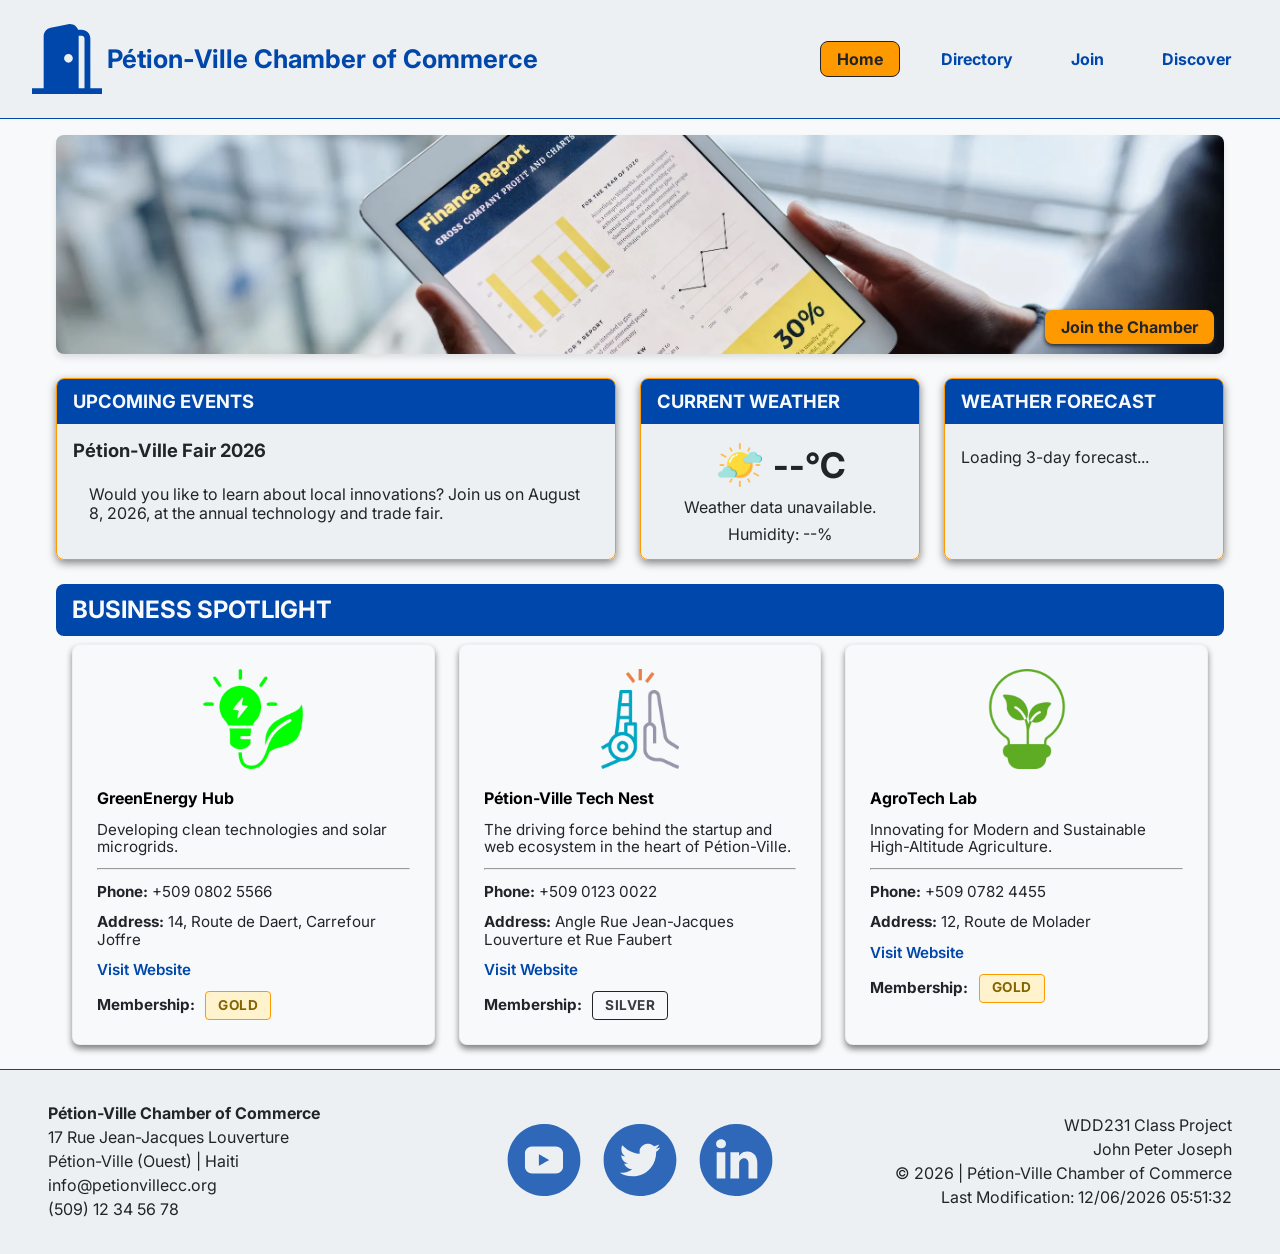
==== chamber/index.html @ fbd6005b "initial commit: home (chamber of commerce)" ====
<!DOCTYPE html>
<html lang="en">

<head>
    <meta charset="UTF-8">
    <meta name="viewport" content="width=device-width, initial-scale=1.0">
    <title>Home | Pétion-Ville Chamber of Commerce</title>
    <meta name="description" content="Welcome to the Chamber of Commerce's website, which features a selection of
        technology companies based in Pétion-Ville.">
    <meta name="author" content="John Peter Joseph">

    <!--Meta Graph (open graph)-->
    <meta property="og:title" content="The Pétion-Ville Chamber of Commerce">
    <meta property="og:description" content="Home Page of the Pétion-Ville Chamber of Commerce Business Directory">
    <meta property="og:image" content="https://johneter-io.github.io/wdd231/chamber/images/hero-large.webp">
    <meta property="og:url" content="https://johneter-io.github.io/wdd231/chamber/directory.html">
    <meta property="og:type" content="website">

    <!--Google Fonts-->
    <link rel="preconnect" href="https://fonts.googleapis.com">
    <link rel="preconnect" href="https://fonts.gstatic.com" crossorigin>
    <link
        href="https://fonts.googleapis.com/css2?family=Inter:ital,opsz,wght@0,14..32,100..900;1,14..32,100..900&display=swap"
        rel="stylesheet">

    <!--Stylesheets-->
    <link rel="stylesheet" href="styles/normalize.css">
    <link rel="stylesheet" href="styles/small.css">
    <link rel="stylesheet" href="styles/large.css">

    <!-- Scripts -->
    <script src="scripts/dates.js" defer></script>
    <script src="scripts/index.js" defer></script>

    <!-- Favicon -->
    <link rel="icon" href="favicon.ico">
</head>

<body>
    <header>
        <!-- The div tag serves as a container for grouping and organizing page elements -->
        <div class="logo">
            <img src="images/chamber-commerce.svg" alt="Pétion-Ville Chamber of Commerce Logo">
            <p>Pétion-Ville Chamber of Commerce</p>
        </div>

        <button type="button" id="menu" aria-label="Toggle Menu">&#9776;</button>

        <!-- Main navigation menu for the site -->
        <nav id="navbar">
            <ul>
                <li><a href="index.html" class="active">Home</a></li>
                <li><a href="directory.html">Directory</a></li>
                <li><a href="join.html">Join</a></li>
                <li><a href="discover.html">Discover</a></li>
            </ul>
        </nav>
    </header>

    <!-- Main content of the Home page -->
    <main>
        <div class="hero-container">
            <picture>
                <source media="(min-width: 960px)" srcset="images/hero-large.webp">
                <source media="(min-width: 600px)" srcset="images/hero-medium.webp">
                <img src="images/hero-small.jpg" alt="A person who observes the postponement of a business activity"
                    class="hero-image" loading="eager">
            </picture>
            <div class="cta">
                <a href="join.html" class="cta-btn">Join the Chamber</a>
            </div>
        </div>

        <div class="info-grid">
            <section class="card events-card">
                <h1>UPCOMING EVENTS</h1>
                <div class="event-item">
                    <h2>Pétion-Ville Fair 2026</h2>
                    <p>Would you like to learn about local innovations? Join us on August 8, 2026, at the annual
                        technology and trade fair.</p>
                </div>
            </section>

            <section class="card weather-card">
                <h2>CURRENT WEATHER</h2>
                <div id="current-weather-content">
                    <div class="weather-main">
                        <img id="weather-icon" src="images/partly-cloudy.png" alt="Images of the weather conditions"
                            class="weather-icon">
                        <span id="current-temp">--°C</span>
                    </div>
                    <p id="weather-desc">Loading weather...</p>
                    <div class="weather-details">
                        <p>Humidity: <span id="humidity">--</span>%</p>
                    </div>
                </div>
            </section>

            <section class="card forecast-card">
                <h2>WEATHER FORECAST</h2>
                <ul id="forecast-list">
                    <li>Loading 3-day forecast...</li>
                </ul>
            </section>
        </div>

        <section class="spotlight-section">
            <h2>BUSINESS SPOTLIGHT</h2>
            <div id="spotlight-container" class="spotlight-grid">
            </div>
        </section>
    </main>

    <!-- Footer: Contacts, Social Media, and Development Information -->
    <footer>
        <!-- Physical and digital contact information -->
        <div class="footer-contact">
            <p><strong>Pétion-Ville Chamber of Commerce</strong></p>
            <p>17 Rue Jean-Jacques Louverture</p>
            <p>Pétion-Ville (Ouest) | Haiti</p>
            <p>info@petionvillecc.org</p>
            <p>(509) 12 34 56 78</p>
        </div>

        <!-- Social media links (open in a new tab) -->
        <div class="socials-btn">
            <a href="https://youtube.com" target="_blank" rel="noopener" aria-label="YouTube">
                <img src="images/youtube-logo.svg" alt="YouTube logo" aria-hidden="true">
            </a>
            <a href="https://x.com" target="_blank" rel="noopener" aria-label="X (Twitter)">
                <img src="images/x-logo.svg" alt="X logo (formerly Twitter)" aria-hidden="true">
            </a>
            <a href="https://linkedin.com" target="_blank" rel="noopener" aria-label="LinkedIn">
                <img src="images/linkedin-logo.svg" alt="LinkedIn logo" aria-hidden="true">
            </a>
        </div>

        <!-- Credits and JS scripts (Dynamic year and last modified) -->
        <div class="footer-me">
            <p>WDD231 Class Project</p>
            <p>John Peter Joseph</p>
            <p>&copy; <span id="currentYear"></span> | Pétion-Ville Chamber of Commerce</p>
            <p id="lastModified"></p>
        </div>
    </footer>
</body>

</html>
---- chamber/styles/small.css ----
/* ==========================================================================
GLOBAL RESET - Reset margins and sizing calculations
   ========================================================================== */
*,
*::before,
*::after {
    margin: 0;
    padding: 0;
    box-sizing: border-box;
}

/* ==========================================================================
   GLOBAL VARIABLES - Graphic Guidelines and Site Structure
   ========================================================================== */
:root {
    --cobalt-blue: rgb(0, 71, 171);
    --vibrant-orange: rgb(255, 153, 0);
    --charcoal: rgb(33, 37, 41);
    --off-white: rgb(248, 249, 250);
    --off-gray: rgba(233, 239, 242, 0.824);
    --gold: rgb(133, 100, 4);
    --bg-gold: rgb(255, 243, 205);
    --silver: rgb(56, 61, 65);
    --black-shadow: rgb(128, 128, 128);
    --max-width: 1200px;
    --font-main: "inter", sans-serif;
}

html {
    font-size: 16px;
    font-family: var(--font-main);
    background-color: var(--off-white);
    width: 100%;
    max-width: 100%;
    overflow-x: hidden;
}

main {
    width: 100%;
    max-width: var(--max-width);
    margin: 0 auto;
    padding: 1rem;
}

/* Header & Navigation Area */
header {
    display: flex;
    flex-direction: row;
    flex-wrap: wrap;
    justify-content: space-between;
    align-items: center;
    position: relative;
    background-color: var(--off-gray);
    border-bottom: 1px solid var(--cobalt-blue);
    color: var(--cobalt-blue);
    padding: 1rem;
}

.logo {
    display: flex;
    align-items: center;
    gap: .3rem;
    flex: 1;
    min-width: 0;
}

.logo img {
    height: 30px;
}

.logo p {
    font-size: 1rem;
    line-height: 1.2;
    margin: 0;
    font-weight: 700;
    overflow-wrap: anywhere;
}

#menu {
    flex-shrink: 0;
    background: none;
    border: none;
    color: var(--cobalt-blue);
    font-size: 1rem;
    cursor: pointer;
}

#navbar {
    width: 100%;
}

#navbar ul {
    list-style: none;
    padding: 0;
    margin: 1rem 0 0 0;
    display: none;
    flex-direction: column;
    width: 100%;
    text-align: left;
}

#navbar.open ul {
    display: flex;
}

#navbar a {
    color: var(--cobalt-blue);
    text-decoration: none;
    padding: 0.5rem;
    display: block;
    font-weight: 700;
    border: 1px solid transparent;
}

#navbar a.active,
#navbar a:hover {
    color: var(--charcoal);
    background-color: var(--vibrant-orange);
    border: 1px solid var(--charcoal);
    border-radius: 8px;
}

.header-main {
    font-size: 1.7rem;
    margin: 1rem 0;
    text-align: center;
    color: var(--cobalt-blue);
}

/* Directory Layout Headings & Controls */
.directory-btn {
    display: flex;
    flex-direction: column;
    gap: 1rem;
    justify-content: center;
    align-items: center;
    padding: 1rem;
    width: 100%;
}

.toggle-buttons button {
    padding: 0.6rem 1rem;
    border: 1px solid var(--charcoal);
    background-color: var(--off-gray);
    color: var(--vibrant-orange);
    cursor: pointer;
    border-radius: 8px;
    font-weight: bold;
    font-size: 1rem;
    white-space: nowrap;
}

.toggle-buttons button.active {
    background-color: var(--vibrant-orange);
    color: var(--charcoal);
}

/* --- GRID VIEW --- */
.grid-view {
    display: grid;
    grid-template-columns: 1fr;
    gap: 1.5rem;
    padding: 1.5rem;
    margin: 0 auto;
}

.grid-view section {
    background: var(--off-white);
    padding: 1.5rem;
    border-radius: 8px;
    box-shadow: rgba(0, 0, 0, 0.24) 0px 3px 8px;
    text-align: center;
    border-top: 5px solid var(--vibrant-orange);
    transition: transform 0.3s ease, box-shadow 0.3s ease;
}

.grid-view section:hover {
    transform: translateY(-2px);
    box-shadow: 0 8px 16px var(--charcoal);
}

.grid-view section.level-2 {
    border-top-color: var(--silver);
}

.grid-view section.level-3 {
    border-top-color: var(--gold);
}

.grid-view section img {
    max-width: 200px;
    margin-bottom: 1rem;
    height: 90px;
    object-fit: contain;
    align-self: center;
}

.grid-view section p {
    margin: 0.5rem 0;
    font-size: 0.9rem;
}

/* --- LIST VIEW --- */
.list-view {
    display: flex;
    flex-direction: column;
    padding: 1.5rem;
    margin: 0 auto;
}

.list-view section {
    display: flex;
    flex-direction: column;
    padding: 1rem;
    margin-bottom: 0.5rem;
    background-color: var(--off-white);
    border-bottom: 1px solid var(--vibrant-orange);
    border-radius: 8px;
    box-shadow: rgba(0, 0, 0, 0.24) 0px 3px 8px;
}

.list-view section img {
    display: none;
}

.list-view section h3 {
    margin: 0 0 0.5rem 0;
}

.list-view section p {
    margin: 0.25rem 0;
    font-size: 0.9rem;
}

/* Membership Level Badges */
.membership-badge {
    display: inline-block;
    font-size: 0.8rem;
    font-weight: 700;
    padding: 0.25rem 0.6rem;
    border-radius: 8px;
    margin: 0.5rem 0;
    text-transform: uppercase;
    letter-spacing: 0.5px;
}

.badge-lvl-1 {
    background-color: var(--gold);
    color: var(--charcoal);
    border: 1px solid var(--vibrant-orange);
}

.badge-lvl-2 {
    background-color: var(--off-gray);
    color: var(--charcoal);
    border: 1px solid var(--silver);
}

.badge-lvl-3 {
    background-color: var(--bg-gold);
    color: var(--gold);
    border: 1px solid var(--vibrant-orange);
}

/* FOOTER */
footer {
    background-color: var(--off-gray);
    color: var(--charcoal);
    padding: 2rem 1rem;
    font-size: 1rem;
    line-height: 1.1;
    display: flex;
    flex-direction: column;
    gap: 1.5rem;
    text-align: center;
    border-top: 1px solid var(--cobalt-blue);
}

footer p {
    margin: 0.2rem 0;
}

.socials-btn {
    display: flex;
    justify-content: center;
    gap: 1rem;
    align-items: center;
}

.socials-btn img {
    width: 80px;
    height: 80px;
    object-fit: contain;
    opacity: 0.8;
    transition: opacity 0.2s ease;
}

.socials-btn img:hover {
    opacity: 1;
}

.card,
.spotlight-section,
.hero-container {
    width: 100%;
    max-width: 100%;
}

/* Hero Elements */
.hero-container {
    position: relative;
    display: block;
    margin-bottom: 1.5rem;
    overflow: hidden;
    border-radius: 8px;
    box-shadow: 0 4px 6px rgba(0, 0, 0, 0.1);
}

.hero-image {
    width: 100%;
    height: auto;
    display: block;
    aspect-ratio: 16 / 3;
    object-fit: cover;
}

.cta a {
    display: inline-block;
    position: absolute;
    bottom: 10px;
    right: 10px;
    background-color: var(--vibrant-orange);
    color: var(--charcoal);
    padding: 0.5rem 1rem;
    text-decoration: none;
    font-weight: 700;
    border-radius: 8px;
    box-shadow: 0 2px 4px var(--charcoal);
    transition: background 0.3s ease, color 0.3s ease;
}

.cta-btn:hover {
    background-color: var(--charcoal);
    color: var(--vibrant-orange);
    border: 1px solid var(--vibrant-orange);
}

/* Card Foundations */
.card {
    background: var(--off-gray);
    border: 1px solid var(--vibrant-orange);
    border-radius: 8px;
    margin-bottom: 1.5rem;
    overflow: hidden;
    box-shadow: var(--black-shadow) 0px 3px 8px;
}

.card h1,
.weather-card h2,
.forecast-card h2,
.spotlight-section h2,
main h2 {
    background-color: var(--cobalt-blue);
    color: var(--off-white);
    margin: 0;
    padding: 0.75rem 1rem;
    font-size: 1.15rem;
    word-wrap: break-word;
    overflow-wrap: break-word;
}

.card p,
.card div,
.card ul {
    padding: 1rem;
}

/* Info Layouts */
.event-item h2 {
    color: var(--charcoal);
    background: transparent;
    padding: 0;
    margin: 0 0 0.5rem 0;
}

.event-item p {
    color: var(--charcoal);
}

#forecast-list {
    list-style: none;
}

#forecast-list li {
    color: var(--charcoal);
    padding: 0.5rem 0;
    border-bottom: 1px solid var(--vibrant-orange);
}

#forecast-list li strong {
    color: var(--cobalt-blue);
}

#forecast-list li:last-child {
    border-bottom: none;
}

.info-grid {
    display: grid;
    grid-template-columns: 1fr;
    gap: 1.5rem;
}

#current-weather-content {
    padding: 1rem;
    display: flex;
    flex-direction: column;
    gap: 0.5rem;
    align-items: center;
    text-align: center;
}

#current-weather-content div,
#current-weather-content p {
    padding: 0;
    margin: 0;
}

.weather-main {
    display: flex;
    align-items: center;
    justify-content: center;
    gap: 0.5rem;
    font-size: 2.2rem;
    font-weight: bold;
    color: var(--charcoal);
}

.weather-main img {
    width: 50px;
    height: 50px;
}

#weather-desc,
.weather-details {
    font-size: 1rem;
    color: var(--charcoal);
}

/* ==========================================================================
   UNIFORM STYLE FOR SPOTLIGHT CARDS
   ========================================================================== */
#spotlight-container {
    display: flex;
    flex-direction: column;
    gap: 1.5rem;
    padding: 0 1rem;
}

.spotlight-card {
    background-color: var(--off-white);
    border-radius: 8px;
    padding: 1.5rem;
    box-shadow: 0 4px 6px var(--black-shadow);
    border: 1px solid var(--off-gray);
    display: flex;
    flex-direction: column;
    gap: 0.8rem;
    margin-bottom: 0.5rem;
}

.spotlight-section h2 {
    font-size: 1.5rem;
    margin-bottom: 0.5rem;
    border-radius: 8px;
}

.spotlight-card h3 {
    color: var(--charcoal);
    font-size: 1.2rem;
    font-weight: 700;
}

.spotlight-card p {
    color: var(--charcoal);
    font-size: 0.95rem;
}

.spotlight-card a {
    color: var(--cobalt-blue);
    text-decoration: none;
    font-weight: 600;
}

.spotlight-card a:hover {
    text-decoration: underline;
}

.spotlight-card img {
    max-width: 140px;
    height: 90px;
    object-fit: contain;
    align-self: center;
}

/* Global badge style */
.spotlight-card .badge {
    padding: 0.35rem 0.75rem;
    border-radius: 4px;
    font-weight: bold;
    font-size: 0.85rem;
    display: inline-block;
    margin-left: 0.4rem;
    text-transform: uppercase;
    letter-spacing: 0.5px;
}

.spotlight-card .badge.gold {
    background-color: var(--bg-gold);
    color: var(--gold);
    border: 1px solid var(--vibrant-orange);
}

.spotlight-card .badge.silver {
    background-color: var(--off-white);
    color: var(--silver);
    border: 1px solid var(--charcoal);
}
---- chamber/styles/large.css ----
/* ==========================================================================
   LARGE SCREEN STYLES (min-width: 768px)
   ========================================================================== */
@media (min-width: 768px) {

    /* Header & Navigation */
    header {
        display: flex;
        flex-direction: row;
        flex-wrap: nowrap;
        justify-content: space-between;
        padding: 1.5rem 2rem;
    }

    .logo p {
        font-size: 1.6rem;
        margin: 0;
    }

    .logo img {
        height: 70px;
    }

    #menu {
        display: none;
    }

    #navbar {
        width: auto;
    }

    #navbar ul {
        display: flex;
        flex-direction: row;
        gap: 1.5rem;
        margin: 0;
    }

    #navbar a {
        border-bottom: none;
        padding: 0.5rem 1rem;
        border-radius: 4px;
    }

    /* Directory Page Buttons & Views */
    .directory-btn {
        display: flex;
        flex-direction: row;
        justify-content: center;
        align-items: center;
        gap: 1rem;
        padding: 1.5rem 2rem;
    }

    .grid-view {
        grid-template-columns: repeat(auto-fit, minmax(280px, 1fr));
    }

    .list-view section {
        display: flex;
        flex-direction: row;
        justify-content: space-between;
        align-items: center;
        gap: 1rem;
    }

    .list-view section h3 {
        width: 25%;
        margin: 0;
    }

    .list-view section p {
        margin: 0;
    }

    /* Homepage - Main Grid */
    .info-grid {
        display: grid;
        grid-template-columns: 2fr 1fr 1fr;
        gap: 1.5rem;
        margin-bottom: 1.5rem;
    }

    .card {
        margin-bottom: 0;
    }

    #spotlight-container {
        display: grid;
        grid-template-columns: repeat(3, 1fr);
        gap: 1.5rem;
    }

    .spotlight-card img {
        width: 100%;
        max-width: 150px;
        height: 100px;
        object-fit: contain;
        align-self: center;
        margin: 0 auto 0.5rem auto;
    }

    /* Footer Responsive */
    footer {
        display: grid;
        grid-template-columns: 1fr auto 1fr;
        text-align: left;
        align-items: center;
        padding: 2rem 3rem;
    }

    .footer-contact {
        display: flex;
        flex-direction: column;
        align-items: flex-start;
        text-align: left;
    }

    .footer-me {
        display: flex;
        flex-direction: column;
        align-items: flex-end;
        text-align: right;
    }
}

/* ==========================================================================
   SMALL SMARTPHONE STYLES (max-width: 360px)
   ========================================================================== */
@media (max-width: 360px) {
    .cta {
        right: 50%;
        transform: translateX(50%);
        bottom: 8px;
    }

    .cta-btn {
        padding: 0.5rem 1rem;
        font-size: 0.85rem;
    }
}
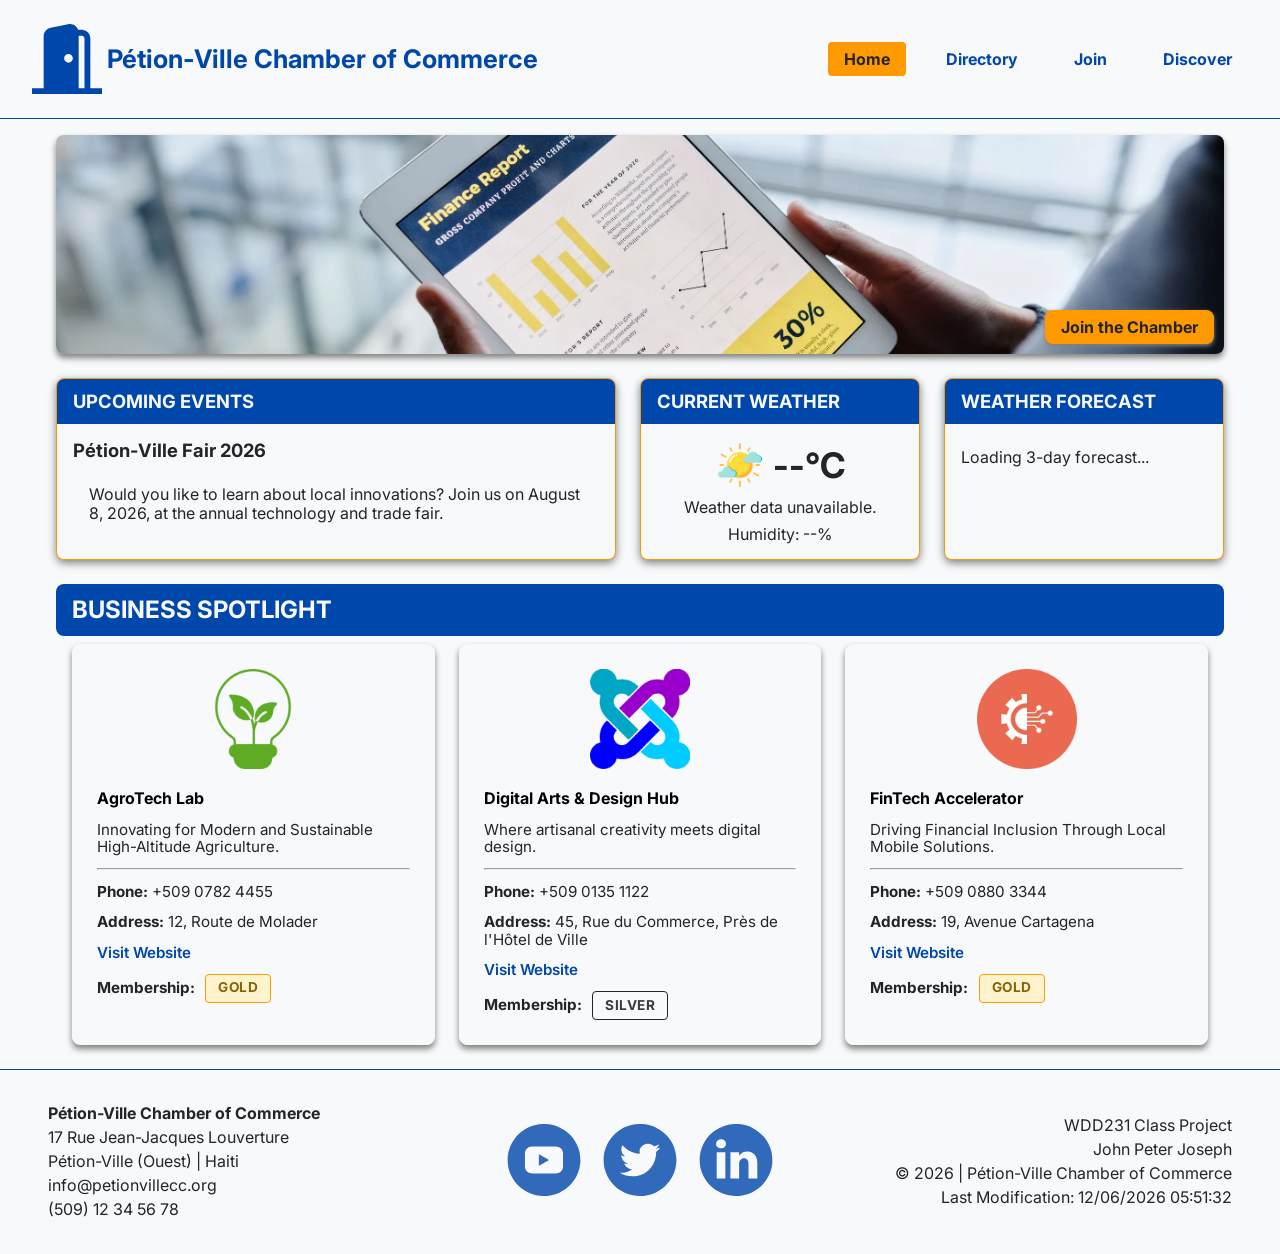
==== commit 252041df: "style(chamber): add reset CSS and fix layout" ====
--- a/chamber/index.html
+++ b/chamber/index.html
@@ -24,7 +24,6 @@
         rel="stylesheet">
 
     <!--Stylesheets-->
-    <link rel="stylesheet" href="styles/normalize.css">
     <link rel="stylesheet" href="styles/small.css">
     <link rel="stylesheet" href="styles/large.css">
 
--- a/chamber/styles/small.css
+++ b/chamber/styles/small.css
@@ -1,6 +1,3 @@
-/* ==========================================================================
-GLOBAL RESET - Reset margins and sizing calculations
-   ========================================================================== */
 *,
 *::before,
 *::after {
@@ -9,15 +6,51 @@
     box-sizing: border-box;
 }
 
+html {
+    font-size: 16px;
+    line-height: 1.15;
+    -webkit-text-size-adjust: 100%;
+    max-width: 100%;
+    overflow-x: hidden;
+    font-family: var(--font-main);
+}
+
+body {
+    margin: 0;
+}
+
+main {
+    max-width: var(--max-width);
+    margin: 0 auto;
+}
+
+img {
+    border-style: none;
+}
+
+button {
+    font-family: inherit;
+    font-size: 100%;
+    line-height: 1.15;
+    margin: 0;
+    overflow: visible;
+    text-transform: none;
+    -webkit-appearance: button;
+}
+
+button::-moz-focus-inner {
+    border-style: none;
+    padding: 0;
+}
+
 /* ==========================================================================
-   GLOBAL VARIABLES - Graphic Guidelines and Site Structure
+   GLOBAL VARIABLES
    ========================================================================== */
 :root {
     --cobalt-blue: rgb(0, 71, 171);
     --vibrant-orange: rgb(255, 153, 0);
     --charcoal: rgb(33, 37, 41);
     --off-white: rgb(248, 249, 250);
-    --off-gray: rgba(233, 239, 242, 0.824);
     --gold: rgb(133, 100, 4);
     --bg-gold: rgb(255, 243, 205);
     --silver: rgb(56, 61, 65);
@@ -26,39 +59,200 @@
     --font-main: "inter", sans-serif;
 }
 
-html {
-    font-size: 16px;
-    font-family: var(--font-main);
+/* ==========================================================================
+   SHARED DECLARATIONS (consolidated to reduce repeated declarations)
+   ========================================================================== */
+
+.toggle-buttons button,
+.grid-view section,
+.list-view section,
+.membership-badge,
+.hero-container,
+.cta a,
+.card,
+.spotlight-section h2,
+.spotlight-card {
+    border-radius: 8px;
+}
+
+.grid-view section,
+.list-view section,
+.card {
+    box-shadow: var(--black-shadow) 0px 3px 8px;
+}
+
+.grid-view,
+.list-view {
+    padding: 1.5rem;
+    margin: 0 auto;
+}
+
+.grid-view section p,
+.list-view section p {
+    font-size: 0.9rem;
+}
+
+.event-item h2,
+.event-item p,
+#forecast-list li,
+.weather-main,
+#weather-desc,
+.weather-details,
+.spotlight-card h3,
+.spotlight-card p,
+#navbar a.active,
+#navbar a:hover,
+.toggle-buttons button.active,
+.badge-lvl-1,
+.badge-lvl-2,
+.cta a,
+footer {
+    color: var(--charcoal);
+}
+
+header,
+.logo,
+#navbar.open ul,
+.directory-btn,
+.list-view,
+.list-view section,
+footer,
+.socials-btn,
+#current-weather-content,
+.weather-main,
+#spotlight-container,
+.spotlight-card {
+    display: flex;
+}
+
+#navbar ul,
+.directory-btn,
+.list-view,
+.list-view section,
+footer,
+#current-weather-content,
+#spotlight-container,
+.spotlight-card {
+    flex-direction: column;
+}
+
+html,
+main,
+#navbar,
+#navbar ul,
+.directory-btn,
+.card,
+.spotlight-section,
+.hero-container,
+.hero-image {
+    width: 100%;
+}
+
+.directory-btn,
+.socials-btn,
+.weather-main {
+    justify-content: center;
+}
+
+header,
+.logo,
+.directory-btn,
+.socials-btn,
+#current-weather-content,
+.weather-main {
+    align-items: center;
+}
+
+header,
+#menu,
+#navbar a,
+.header-main,
+#forecast-list li strong,
+.spotlight-card a {
+    color: var(--cobalt-blue);
+}
+
+main,
+header,
+.directory-btn,
+.list-view section,
+.card p,
+.card div,
+.card ul,
+#current-weather-content {
+    padding: 1rem;
+}
+
+.logo p,
+#menu,
+.toggle-buttons button,
+footer,
+#weather-desc,
+.weather-details {
+    font-size: 1rem;
+}
+
+.logo p,
+#navbar a,
+.membership-badge,
+.cta a,
+.spotlight-card h3 {
+    font-weight: 700;
+}
+
+.badge-lvl-1,
+.badge-lvl-3,
+.cta-btn:hover,
+.card,
+.spotlight-card .badge.gold {
+    border: 1px solid var(--vibrant-orange);
+}
+
+html,
+.list-view section,
+.spotlight-card,
+.spotlight-card .badge.silver {
     background-color: var(--off-white);
-    width: 100%;
-    max-width: 100%;
-    overflow-x: hidden;
-}
-
-main {
-    width: 100%;
-    max-width: var(--max-width);
-    margin: 0 auto;
-    padding: 1rem;
+}
+
+main,
+#navbar a,
+.hero-container,
+.hero-image {
+    display: block;
+}
+
+header,
+.toggle-buttons button,
+.badge-lvl-2,
+footer {
+    background-color: var(--off-white);
+}
+
+.header-main,
+.grid-view section,
+footer,
+#current-weather-content {
+    text-align: center;
+}
+
+.grid-view,
+footer,
+.info-grid,
+#spotlight-container {
+    gap: 1.5rem;
 }
 
 /* Header & Navigation Area */
 header {
-    display: flex;
     flex-direction: row;
     flex-wrap: wrap;
     justify-content: space-between;
-    align-items: center;
     position: relative;
-    background-color: var(--off-gray);
     border-bottom: 1px solid var(--cobalt-blue);
-    color: var(--cobalt-blue);
-    padding: 1rem;
 }
 
 .logo {
-    display: flex;
-    align-items: center;
     gap: .3rem;
     flex: 1;
     min-width: 0;
@@ -69,24 +263,15 @@
 }
 
 .logo p {
-    font-size: 1rem;
     line-height: 1.2;
     margin: 0;
-    font-weight: 700;
     overflow-wrap: anywhere;
 }
 
 #menu {
     flex-shrink: 0;
-    background: none;
     border: none;
-    color: var(--cobalt-blue);
-    font-size: 1rem;
     cursor: pointer;
-}
-
-#navbar {
-    width: 100%;
 }
 
 #navbar ul {
@@ -94,82 +279,53 @@
     padding: 0;
     margin: 1rem 0 0 0;
     display: none;
-    flex-direction: column;
-    width: 100%;
     text-align: left;
 }
 
-#navbar.open ul {
-    display: flex;
-}
-
 #navbar a {
-    color: var(--cobalt-blue);
     text-decoration: none;
     padding: 0.5rem;
-    display: block;
-    font-weight: 700;
-    border: 1px solid transparent;
 }
 
 #navbar a.active,
 #navbar a:hover {
+    background-color: var(--vibrant-orange);
     color: var(--charcoal);
-    background-color: var(--vibrant-orange);
-    border: 1px solid var(--charcoal);
-    border-radius: 8px;
 }
 
 .header-main {
     font-size: 1.7rem;
     margin: 1rem 0;
-    text-align: center;
-    color: var(--cobalt-blue);
 }
 
 /* Directory Layout Headings & Controls */
 .directory-btn {
-    display: flex;
-    flex-direction: column;
     gap: 1rem;
-    justify-content: center;
-    align-items: center;
-    padding: 1rem;
-    width: 100%;
 }
 
 .toggle-buttons button {
     padding: 0.6rem 1rem;
     border: 1px solid var(--charcoal);
-    background-color: var(--off-gray);
-    color: var(--vibrant-orange);
+    color: var(--charcoal);
     cursor: pointer;
-    border-radius: 8px;
     font-weight: bold;
-    font-size: 1rem;
     white-space: nowrap;
 }
 
 .toggle-buttons button.active {
+    color: var(--charcoal);
     background-color: var(--vibrant-orange);
-    color: var(--charcoal);
 }
 
 /* --- GRID VIEW --- */
 .grid-view {
     display: grid;
     grid-template-columns: 1fr;
-    gap: 1.5rem;
-    padding: 1.5rem;
-    margin: 0 auto;
 }
 
 .grid-view section {
     background: var(--off-white);
     padding: 1.5rem;
-    border-radius: 8px;
-    box-shadow: rgba(0, 0, 0, 0.24) 0px 3px 8px;
-    text-align: center;
     border-top: 5px solid var(--vibrant-orange);
     transition: transform 0.3s ease, box-shadow 0.3s ease;
 }
@@ -197,26 +353,13 @@
 
 .grid-view section p {
     margin: 0.5rem 0;
-    font-size: 0.9rem;
 }
 
 /* --- LIST VIEW --- */
-.list-view {
-    display: flex;
-    flex-direction: column;
-    padding: 1.5rem;
-    margin: 0 auto;
-}
 
 .list-view section {
-    display: flex;
-    flex-direction: column;
-    padding: 1rem;
     margin-bottom: 0.5rem;
-    background-color: var(--off-white);
     border-bottom: 1px solid var(--vibrant-orange);
-    border-radius: 8px;
-    box-shadow: rgba(0, 0, 0, 0.24) 0px 3px 8px;
 }
 
 .list-view section img {
@@ -229,16 +372,13 @@
 
 .list-view section p {
     margin: 0.25rem 0;
-    font-size: 0.9rem;
 }
 
 /* Membership Level Badges */
 .membership-badge {
     display: inline-block;
     font-size: 0.8rem;
-    font-weight: 700;
     padding: 0.25rem 0.6rem;
-    border-radius: 8px;
     margin: 0.5rem 0;
     text-transform: uppercase;
     letter-spacing: 0.5px;
@@ -246,33 +386,21 @@
 
 .badge-lvl-1 {
     background-color: var(--gold);
-    color: var(--charcoal);
-    border: 1px solid var(--vibrant-orange);
 }
 
 .badge-lvl-2 {
-    background-color: var(--off-gray);
-    color: var(--charcoal);
     border: 1px solid var(--silver);
 }
 
 .badge-lvl-3 {
     background-color: var(--bg-gold);
     color: var(--gold);
-    border: 1px solid var(--vibrant-orange);
 }
 
 /* FOOTER */
 footer {
-    background-color: var(--off-gray);
-    color: var(--charcoal);
     padding: 2rem 1rem;
-    font-size: 1rem;
     line-height: 1.1;
-    display: flex;
-    flex-direction: column;
-    gap: 1.5rem;
-    text-align: center;
     border-top: 1px solid var(--cobalt-blue);
 }
 
@@ -281,10 +409,7 @@
 }
 
 .socials-btn {
-    display: flex;
-    justify-content: center;
     gap: 1rem;
-    align-items: center;
 }
 
 .socials-btn img {
@@ -302,24 +427,19 @@
 .card,
 .spotlight-section,
 .hero-container {
-    width: 100%;
     max-width: 100%;
 }
 
 /* Hero Elements */
 .hero-container {
     position: relative;
-    display: block;
     margin-bottom: 1.5rem;
     overflow: hidden;
-    border-radius: 8px;
-    box-shadow: 0 4px 6px rgba(0, 0, 0, 0.1);
+    box-shadow: 0 4px 6px var(--black-shadow);
 }
 
 .hero-image {
-    width: 100%;
     height: auto;
-    display: block;
     aspect-ratio: 16 / 3;
     object-fit: cover;
 }
@@ -330,29 +450,22 @@
     bottom: 10px;
     right: 10px;
     background-color: var(--vibrant-orange);
-    color: var(--charcoal);
     padding: 0.5rem 1rem;
     text-decoration: none;
-    font-weight: 700;
-    border-radius: 8px;
-    box-shadow: 0 2px 4px var(--charcoal);
+    box-shadow: var(--black-shadow) 0px 2px 4px;
     transition: background 0.3s ease, color 0.3s ease;
 }
 
 .cta-btn:hover {
     background-color: var(--charcoal);
     color: var(--vibrant-orange);
-    border: 1px solid var(--vibrant-orange);
 }
 
 /* Card Foundations */
 .card {
-    background: var(--off-gray);
-    border: 1px solid var(--vibrant-orange);
-    border-radius: 8px;
+    background: var(--off-white);
     margin-bottom: 1.5rem;
     overflow: hidden;
-    box-shadow: var(--black-shadow) 0px 3px 8px;
 }
 
 .card h1,
@@ -369,36 +482,20 @@
     overflow-wrap: break-word;
 }
 
-.card p,
-.card div,
-.card ul {
-    padding: 1rem;
-}
-
 /* Info Layouts */
 .event-item h2 {
-    color: var(--charcoal);
-    background: transparent;
+    background: var(--off-white);
     padding: 0;
     margin: 0 0 0.5rem 0;
 }
 
-.event-item p {
-    color: var(--charcoal);
-}
-
 #forecast-list {
     list-style: none;
 }
 
 #forecast-list li {
-    color: var(--charcoal);
     padding: 0.5rem 0;
     border-bottom: 1px solid var(--vibrant-orange);
-}
-
-#forecast-list li strong {
-    color: var(--cobalt-blue);
 }
 
 #forecast-list li:last-child {
@@ -408,16 +505,10 @@
 .info-grid {
     display: grid;
     grid-template-columns: 1fr;
-    gap: 1.5rem;
 }
 
 #current-weather-content {
-    padding: 1rem;
-    display: flex;
-    flex-direction: column;
     gap: 0.5rem;
-    align-items: center;
-    text-align: center;
 }
 
 #current-weather-content div,
@@ -427,13 +518,9 @@
 }
 
 .weather-main {
-    display: flex;
-    align-items: center;
-    justify-content: center;
     gap: 0.5rem;
     font-size: 2.2rem;
     font-weight: bold;
-    color: var(--charcoal);
 }
 
 .weather-main img {
@@ -441,30 +528,15 @@
     height: 50px;
 }
 
-#weather-desc,
-.weather-details {
-    font-size: 1rem;
-    color: var(--charcoal);
-}
-
-/* ==========================================================================
-   UNIFORM STYLE FOR SPOTLIGHT CARDS
-   ========================================================================== */
+/* --- SPOTLIGHT CARDS --- */
 #spotlight-container {
-    display: flex;
-    flex-direction: column;
-    gap: 1.5rem;
     padding: 0 1rem;
 }
 
 .spotlight-card {
-    background-color: var(--off-white);
-    border-radius: 8px;
     padding: 1.5rem;
     box-shadow: 0 4px 6px var(--black-shadow);
-    border: 1px solid var(--off-gray);
-    display: flex;
-    flex-direction: column;
+    border: 1px solid var(--off-white);
     gap: 0.8rem;
     margin-bottom: 0.5rem;
 }
@@ -472,22 +544,17 @@
 .spotlight-section h2 {
     font-size: 1.5rem;
     margin-bottom: 0.5rem;
-    border-radius: 8px;
 }
 
 .spotlight-card h3 {
-    color: var(--charcoal);
     font-size: 1.2rem;
-    font-weight: 700;
 }
 
 .spotlight-card p {
-    color: var(--charcoal);
     font-size: 0.95rem;
 }
 
 .spotlight-card a {
-    color: var(--cobalt-blue);
     text-decoration: none;
     font-weight: 600;
 }
@@ -503,7 +570,6 @@
     align-self: center;
 }
 
-/* Global badge style */
 .spotlight-card .badge {
     padding: 0.35rem 0.75rem;
     border-radius: 4px;
@@ -518,11 +584,9 @@
 .spotlight-card .badge.gold {
     background-color: var(--bg-gold);
     color: var(--gold);
-    border: 1px solid var(--vibrant-orange);
 }
 
 .spotlight-card .badge.silver {
-    background-color: var(--off-white);
     color: var(--silver);
     border: 1px solid var(--charcoal);
 }
--- a/chamber/styles/large.css
+++ b/chamber/styles/large.css
@@ -3,18 +3,13 @@
    ========================================================================== */
 @media (min-width: 768px) {
 
-    /* Header & Navigation */
     header {
-        display: flex;
-        flex-direction: row;
         flex-wrap: nowrap;
-        justify-content: space-between;
         padding: 1.5rem 2rem;
     }
 
     .logo p {
         font-size: 1.6rem;
-        margin: 0;
     }
 
     .logo img {
@@ -42,13 +37,8 @@
         border-radius: 4px;
     }
 
-    /* Directory Page Buttons & Views */
     .directory-btn {
-        display: flex;
         flex-direction: row;
-        justify-content: center;
-        align-items: center;
-        gap: 1rem;
         padding: 1.5rem 2rem;
     }
 
@@ -57,7 +47,6 @@
     }
 
     .list-view section {
-        display: flex;
         flex-direction: row;
         justify-content: space-between;
         align-items: center;
@@ -73,9 +62,7 @@
         margin: 0;
     }
 
-    /* Homepage - Main Grid */
     .info-grid {
-        display: grid;
         grid-template-columns: 2fr 1fr 1fr;
         gap: 1.5rem;
         margin-bottom: 1.5rem;
@@ -88,19 +75,15 @@
     #spotlight-container {
         display: grid;
         grid-template-columns: repeat(3, 1fr);
-        gap: 1.5rem;
     }
 
     .spotlight-card img {
         width: 100%;
         max-width: 150px;
         height: 100px;
-        object-fit: contain;
-        align-self: center;
         margin: 0 auto 0.5rem auto;
     }
 
-    /* Footer Responsive */
     footer {
         display: grid;
         grid-template-columns: 1fr auto 1fr;
@@ -109,16 +92,18 @@
         padding: 2rem 3rem;
     }
 
-    .footer-contact {
+    .footer-contact,
+    .footer-me {
         display: flex;
         flex-direction: column;
+    }
+
+    .footer-contact {
         align-items: flex-start;
         text-align: left;
     }
 
     .footer-me {
-        display: flex;
-        flex-direction: column;
         align-items: flex-end;
         text-align: right;
     }
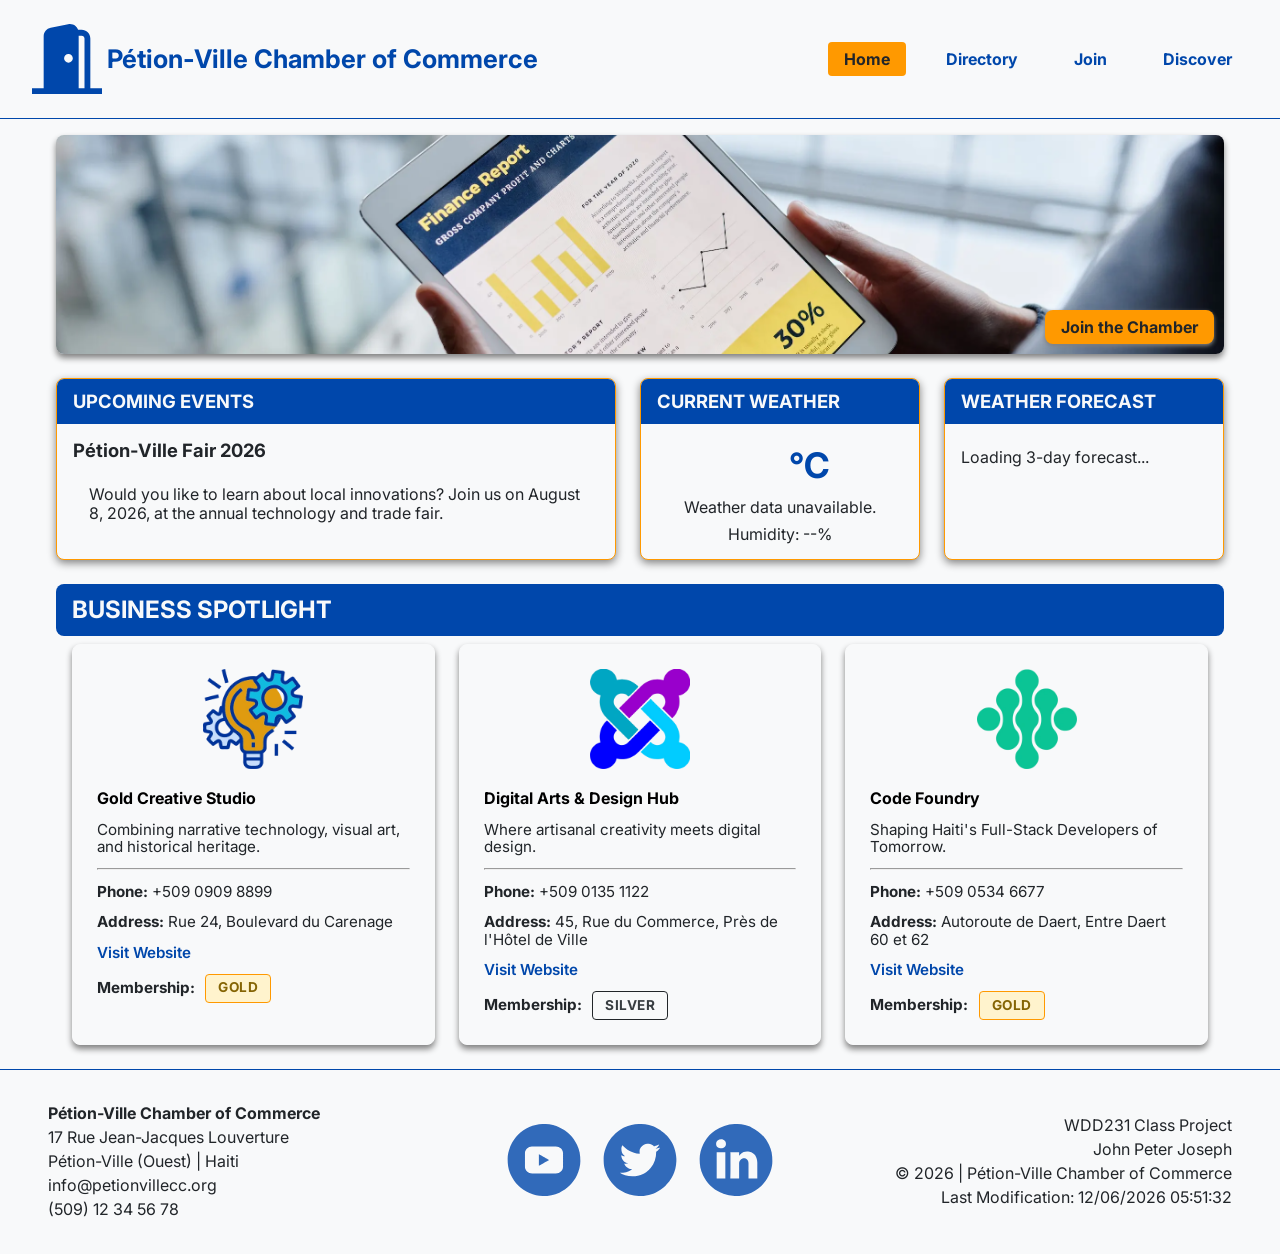
==== commit ce4bb5fb: "home (chamber of commerce) --update" ====
--- a/chamber/index.html
+++ b/chamber/index.html
@@ -28,8 +28,10 @@
     <link rel="stylesheet" href="styles/large.css">
 
     <!-- Scripts -->
+    <script src="scripts/weather-icons.js" defer></script>
+    <script src="scripts/index.js" defer></script>
     <script src="scripts/dates.js" defer></script>
-    <script src="scripts/index.js" defer></script>
+
 
     <!-- Favicon -->
     <link rel="icon" href="favicon.ico">
@@ -84,9 +86,8 @@
                 <h2>CURRENT WEATHER</h2>
                 <div id="current-weather-content">
                     <div class="weather-main">
-                        <img id="weather-icon" src="images/partly-cloudy.png" alt="Images of the weather conditions"
-                            class="weather-icon">
-                        <span id="current-temp">--°C</span>
+                        <span id="weather-icon" class="weather-icon" aria-hidden="true"></span>
+                        <span id="current-temp">°C</span>
                     </div>
                     <p id="weather-desc">Loading weather...</p>
                     <div class="weather-details">
--- a/chamber/styles/small.css
+++ b/chamber/styles/small.css
@@ -1,46 +1,13 @@
+/* ==========================================================================
+   RESET (universal selector — legitimate grouping, not a consolidation
+   of different components)
+   ========================================================================== */
 *,
 *::before,
 *::after {
     margin: 0;
     padding: 0;
     box-sizing: border-box;
-}
-
-html {
-    font-size: 16px;
-    line-height: 1.15;
-    -webkit-text-size-adjust: 100%;
-    max-width: 100%;
-    overflow-x: hidden;
-    font-family: var(--font-main);
-}
-
-body {
-    margin: 0;
-}
-
-main {
-    max-width: var(--max-width);
-    margin: 0 auto;
-}
-
-img {
-    border-style: none;
-}
-
-button {
-    font-family: inherit;
-    font-size: 100%;
-    line-height: 1.15;
-    margin: 0;
-    overflow: visible;
-    text-transform: none;
-    -webkit-appearance: button;
-}
-
-button::-moz-focus-inner {
-    border-style: none;
-    padding: 0;
 }
 
 /* ==========================================================================
@@ -60,191 +27,59 @@
 }
 
 /* ==========================================================================
-   SHARED DECLARATIONS (consolidated to reduce repeated declarations)
-   ========================================================================== */
-
-.toggle-buttons button,
-.grid-view section,
-.list-view section,
-.membership-badge,
-.hero-container,
-.cta a,
-.card,
-.spotlight-section h2,
-.spotlight-card {
-    border-radius: 8px;
-}
-
-.grid-view section,
-.list-view section,
-.card {
-    box-shadow: var(--black-shadow) 0px 3px 8px;
-}
-
-.grid-view,
-.list-view {
-    padding: 1.5rem;
+   BASIC ELEMENTS
+   ========================================================================== */
+html {
+    font-size: 16px;
+    line-height: 1.15;
+    -webkit-text-size-adjust: 100%;
+    max-width: 100%;
+    overflow-x: hidden;
+    font-family: var(--font-main);
+    width: 100%;
+    background-color: var(--off-white);
+}
+
+body {
+    margin: 0;
+}
+
+main {
+    max-width: var(--max-width);
     margin: 0 auto;
-}
-
-.grid-view section p,
-.list-view section p {
-    font-size: 0.9rem;
-}
-
-.event-item h2,
-.event-item p,
-#forecast-list li,
-.weather-main,
-#weather-desc,
-.weather-details,
-.spotlight-card h3,
-.spotlight-card p,
-#navbar a.active,
-#navbar a:hover,
-.toggle-buttons button.active,
-.badge-lvl-1,
-.badge-lvl-2,
-.cta a,
-footer {
-    color: var(--charcoal);
-}
-
-header,
-.logo,
-#navbar.open ul,
-.directory-btn,
-.list-view,
-.list-view section,
-footer,
-.socials-btn,
-#current-weather-content,
-.weather-main,
-#spotlight-container,
-.spotlight-card {
-    display: flex;
-}
-
-#navbar ul,
-.directory-btn,
-.list-view,
-.list-view section,
-footer,
-#current-weather-content,
-#spotlight-container,
-.spotlight-card {
-    flex-direction: column;
-}
-
-html,
-main,
-#navbar,
-#navbar ul,
-.directory-btn,
-.card,
-.spotlight-section,
-.hero-container,
-.hero-image {
-    width: 100%;
-}
-
-.directory-btn,
-.socials-btn,
-.weather-main {
-    justify-content: center;
-}
-
-header,
-.logo,
-.directory-btn,
-.socials-btn,
-#current-weather-content,
-.weather-main {
+    width: 100%;
+    padding: 1rem;
+    display: block;
+}
+
+img {
+    border-style: none;
+}
+
+button {
+    font-family: inherit;
+    font-size: 100%;
+    line-height: 1.15;
+    margin: 0;
+    overflow: visible;
+    text-transform: none;
+    -webkit-appearance: button;
+}
+
+button::-moz-focus-inner {
+    border-style: none;
+    padding: 0;
+}
+
+/* ==========================================================================
+   HEADER & NAVIGATION
+   ========================================================================== */
+header {
+    display: flex;
     align-items: center;
-}
-
-header,
-#menu,
-#navbar a,
-.header-main,
-#forecast-list li strong,
-.spotlight-card a {
     color: var(--cobalt-blue);
-}
-
-main,
-header,
-.directory-btn,
-.list-view section,
-.card p,
-.card div,
-.card ul,
-#current-weather-content {
-    padding: 1rem;
-}
-
-.logo p,
-#menu,
-.toggle-buttons button,
-footer,
-#weather-desc,
-.weather-details {
-    font-size: 1rem;
-}
-
-.logo p,
-#navbar a,
-.membership-badge,
-.cta a,
-.spotlight-card h3 {
-    font-weight: 700;
-}
-
-.badge-lvl-1,
-.badge-lvl-3,
-.cta-btn:hover,
-.card,
-.spotlight-card .badge.gold {
-    border: 1px solid var(--vibrant-orange);
-}
-
-html,
-.list-view section,
-.spotlight-card,
-.spotlight-card .badge.silver {
-    background-color: var(--off-white);
-}
-
-main,
-#navbar a,
-.hero-container,
-.hero-image {
-    display: block;
-}
-
-header,
-.toggle-buttons button,
-.badge-lvl-2,
-footer {
-    background-color: var(--off-white);
-}
-
-.header-main,
-.grid-view section,
-footer,
-#current-weather-content {
-    text-align: center;
-}
-
-.grid-view,
-footer,
-.info-grid,
-#spotlight-container {
-    gap: 1.5rem;
-}
-
-/* Header & Navigation Area */
-header {
+    padding: 1rem;
+    background-color: var(--off-white);
     flex-direction: row;
     flex-wrap: wrap;
     justify-content: space-between;
@@ -253,6 +88,8 @@
 }
 
 .logo {
+    display: flex;
+    align-items: center;
     gap: .3rem;
     flex: 1;
     min-width: 0;
@@ -263,18 +100,28 @@
 }
 
 .logo p {
+    font-size: 1rem;
+    font-weight: 700;
     line-height: 1.2;
     margin: 0;
     overflow-wrap: anywhere;
 }
 
 #menu {
+    color: var(--cobalt-blue);
+    font-size: 1rem;
     flex-shrink: 0;
     border: none;
     cursor: pointer;
 }
 
+#navbar {
+    width: 100%;
+}
+
 #navbar ul {
+    width: 100%;
+    flex-direction: column;
     list-style: none;
     padding: 0;
     margin: 1rem 0 0 0;
@@ -282,28 +129,52 @@
     text-align: left;
 }
 
+#navbar.open ul {
+    display: flex;
+}
+
 #navbar a {
+    color: var(--cobalt-blue);
+    font-weight: 700;
+    display: block;
     text-decoration: none;
     padding: 0.5rem;
 }
 
-#navbar a.active,
+#navbar a.active {
+    background-color: var(--vibrant-orange);
+    color: var(--charcoal);
+}
+
 #navbar a:hover {
     background-color: var(--vibrant-orange);
     color: var(--charcoal);
 }
 
 .header-main {
+    color: var(--cobalt-blue);
+    text-align: center;
     font-size: 1.7rem;
     margin: 1rem 0;
 }
 
-/* Directory Layout Headings & Controls */
+/* ==========================================================================
+   DIRECTORY LAYOUT HEADINGS & CONTROLS
+   ========================================================================== */
 .directory-btn {
+    display: flex;
+    flex-direction: column;
+    width: 100%;
+    justify-content: center;
+    align-items: center;
+    padding: 1rem;
     gap: 1rem;
 }
 
 .toggle-buttons button {
+    border-radius: 8px;
+    font-size: 1rem;
+    background-color: var(--off-white);
     padding: 0.6rem 1rem;
     border: 1px solid var(--charcoal);
     color: var(--charcoal);
@@ -317,13 +188,21 @@
     background-color: var(--vibrant-orange);
 }
 
-/* --- GRID VIEW --- */
+/* ==========================================================================
+   GRID VIEW
+   ========================================================================== */
 .grid-view {
+    padding: 1.5rem;
+    margin: 0 auto;
+    gap: 1.5rem;
     display: grid;
     grid-template-columns: 1fr;
 }
 
 .grid-view section {
+    border-radius: 8px;
+    box-shadow: var(--black-shadow) 0px 3px 8px;
+    text-align: center;
     background: var(--off-white);
     padding: 1.5rem;
     border-top: 5px solid var(--vibrant-orange);
@@ -352,12 +231,27 @@
 }
 
 .grid-view section p {
+    font-size: 0.9rem;
     margin: 0.5rem 0;
 }
 
-/* --- LIST VIEW --- */
+/* ==========================================================================
+   LIST VIEW
+   ========================================================================== */
+.list-view {
+    padding: 1.5rem;
+    margin: 0 auto;
+    display: flex;
+    flex-direction: column;
+}
 
 .list-view section {
+    border-radius: 8px;
+    box-shadow: var(--black-shadow) 0px 3px 8px;
+    display: flex;
+    flex-direction: column;
+    padding: 1rem;
+    background-color: var(--off-white);
     margin-bottom: 0.5rem;
     border-bottom: 1px solid var(--vibrant-orange);
 }
@@ -371,11 +265,16 @@
 }
 
 .list-view section p {
+    font-size: 0.9rem;
     margin: 0.25rem 0;
 }
 
-/* Membership Level Badges */
+/* ==========================================================================
+   MEMBERSHIP LEVEL BADGES
+   ========================================================================== */
 .membership-badge {
+    border-radius: 8px;
+    font-weight: 700;
     display: inline-block;
     font-size: 0.8rem;
     padding: 0.25rem 0.6rem;
@@ -385,53 +284,31 @@
 }
 
 .badge-lvl-1 {
+    color: var(--charcoal);
+    border: 1px solid var(--vibrant-orange);
     background-color: var(--gold);
 }
 
 .badge-lvl-2 {
+    color: var(--charcoal);
+    background-color: var(--off-white);
     border: 1px solid var(--silver);
 }
 
 .badge-lvl-3 {
+    border: 1px solid var(--vibrant-orange);
     background-color: var(--bg-gold);
     color: var(--gold);
 }
 
-/* FOOTER */
-footer {
-    padding: 2rem 1rem;
-    line-height: 1.1;
-    border-top: 1px solid var(--cobalt-blue);
-}
-
-footer p {
-    margin: 0.2rem 0;
-}
-
-.socials-btn {
-    gap: 1rem;
-}
-
-.socials-btn img {
-    width: 80px;
-    height: 80px;
-    object-fit: contain;
-    opacity: 0.8;
-    transition: opacity 0.2s ease;
-}
-
-.socials-btn img:hover {
-    opacity: 1;
-}
-
-.card,
-.spotlight-section,
+/* ==========================================================================
+   HERO ELEMENTS
+   ========================================================================== */
 .hero-container {
+    border-radius: 8px;
+    width: 100%;
+    display: block;
     max-width: 100%;
-}
-
-/* Hero Elements */
-.hero-container {
     position: relative;
     margin-bottom: 1.5rem;
     overflow: hidden;
@@ -439,12 +316,17 @@
 }
 
 .hero-image {
+    width: 100%;
+    display: block;
     height: auto;
     aspect-ratio: 16 / 3;
     object-fit: cover;
 }
 
 .cta a {
+    border-radius: 8px;
+    color: var(--charcoal);
+    font-weight: 700;
     display: inline-block;
     position: absolute;
     bottom: 10px;
@@ -457,22 +339,26 @@
 }
 
 .cta-btn:hover {
+    border: 1px solid var(--vibrant-orange);
     background-color: var(--charcoal);
     color: var(--vibrant-orange);
 }
 
-/* Card Foundations */
+/* ==========================================================================
+   CARD FOUNDATIONS
+   ========================================================================== */
 .card {
+    border-radius: 8px;
+    box-shadow: var(--black-shadow) 0px 3px 8px;
+    width: 100%;
+    border: 1px solid var(--vibrant-orange);
+    max-width: 100%;
     background: var(--off-white);
     margin-bottom: 1.5rem;
     overflow: hidden;
 }
 
-.card h1,
-.weather-card h2,
-.forecast-card h2,
-.spotlight-section h2,
-main h2 {
+.card h1 {
     background-color: var(--cobalt-blue);
     color: var(--off-white);
     margin: 0;
@@ -482,18 +368,79 @@
     overflow-wrap: break-word;
 }
 
-/* Info Layouts */
+.card p {
+    padding: 1rem;
+}
+
+.card div {
+    padding: 1rem;
+}
+
+.card ul {
+    padding: 1rem;
+}
+
+.weather-icon {
+    display: inline-block;
+    width: 50px;
+    height: 50px;
+}
+
+.weather-icon svg {
+    width: 100%;
+    height: 100%;
+}
+
+.weather-card h2 {
+    background-color: var(--cobalt-blue);
+    color: var(--off-white);
+    margin: 0;
+    padding: 0.75rem 1rem;
+    font-size: 1.15rem;
+    word-wrap: break-word;
+    overflow-wrap: break-word;
+}
+
+.forecast-card h2 {
+    background-color: var(--cobalt-blue);
+    color: var(--off-white);
+    margin: 0;
+    padding: 0.75rem 1rem;
+    font-size: 1.15rem;
+    word-wrap: break-word;
+    overflow-wrap: break-word;
+}
+
+main h2 {
+    background-color: var(--cobalt-blue);
+    color: var(--off-white);
+    margin: 0;
+    padding: 0.75rem 1rem;
+    font-size: 1.15rem;
+    word-wrap: break-word;
+    overflow-wrap: break-word;
+}
+
+/* ==========================================================================
+   INFO LAYOUTS (Events / Weather / Forecast)
+   ========================================================================== */
 .event-item h2 {
+    color: var(--charcoal);
     background: var(--off-white);
     padding: 0;
     margin: 0 0 0.5rem 0;
 }
 
+.event-item p {
+    color: var(--charcoal);
+}
+
 #forecast-list {
     list-style: none;
 }
 
 #forecast-list li {
+    color: var(--charcoal);
     padding: 0.5rem 0;
     border-bottom: 1px solid var(--vibrant-orange);
 }
@@ -502,22 +449,43 @@
     border-bottom: none;
 }
 
+#forecast-list li strong {
+    color: var(--cobalt-blue);
+}
+
 .info-grid {
+    gap: 1.5rem;
     display: grid;
     grid-template-columns: 1fr;
 }
 
 #current-weather-content {
+    display: flex;
+    flex-direction: column;
+    align-items: center;
+    padding: 1rem;
+    text-align: center;
     gap: 0.5rem;
 }
 
-#current-weather-content div,
+#current-weather-content div {
+    padding: 0;
+    margin: 0;
+}
+
 #current-weather-content p {
     padding: 0;
     margin: 0;
 }
+#current-temp {
+    color: var(--cobalt-blue);
+}
 
 .weather-main {
+    color: var(--charcoal);
+    display: flex;
+    justify-content: center;
+    align-items: center;
     gap: 0.5rem;
     font-size: 2.2rem;
     font-weight: bold;
@@ -528,12 +496,31 @@
     height: 50px;
 }
 
-/* --- SPOTLIGHT CARDS --- */
+#weather-desc {
+    color: var(--charcoal);
+    font-size: 1rem;
+}
+
+.weather-details {
+    color: var(--charcoal);
+    font-size: 1rem;
+}
+
+/* ==========================================================================
+   SPOTLIGHT CARDS
+   ========================================================================== */
 #spotlight-container {
+    display: flex;
+    flex-direction: column;
+    gap: 1.5rem;
     padding: 0 1rem;
 }
 
 .spotlight-card {
+    border-radius: 8px;
+    display: flex;
+    flex-direction: column;
+    background-color: var(--off-white);
     padding: 1.5rem;
     box-shadow: 0 4px 6px var(--black-shadow);
     border: 1px solid var(--off-white);
@@ -542,19 +529,29 @@
 }
 
 .spotlight-section h2 {
+    border-radius: 8px;
+    background-color: var(--cobalt-blue);
+    color: var(--off-white);
+    padding: 0.75rem 1rem;
+    word-wrap: break-word;
+    overflow-wrap: break-word;
     font-size: 1.5rem;
-    margin-bottom: 0.5rem;
+    margin: 0 0 0.5rem 0;
 }
 
 .spotlight-card h3 {
+    color: var(--charcoal);
+    font-weight: 700;
     font-size: 1.2rem;
 }
 
 .spotlight-card p {
+    color: var(--charcoal);
     font-size: 0.95rem;
 }
 
 .spotlight-card a {
+    color: var(--cobalt-blue);
     text-decoration: none;
     font-weight: 600;
 }
@@ -582,11 +579,51 @@
 }
 
 .spotlight-card .badge.gold {
+    border: 1px solid var(--vibrant-orange);
     background-color: var(--bg-gold);
     color: var(--gold);
 }
 
 .spotlight-card .badge.silver {
+    background-color: var(--off-white);
     color: var(--silver);
     border: 1px solid var(--charcoal);
+}
+
+/* ==========================================================================
+   FOOTER
+   ========================================================================== */
+footer {
+    color: var(--charcoal);
+    display: flex;
+    flex-direction: column;
+    background-color: var(--off-white);
+    text-align: center;
+    gap: 1.5rem;
+    padding: 2rem 1rem;
+    line-height: 1.1;
+    border-top: 1px solid var(--cobalt-blue);
+}
+
+footer p {
+    margin: 0.2rem 0;
+}
+
+.socials-btn {
+    display: flex;
+    justify-content: center;
+    align-items: center;
+    gap: 1rem;
+}
+
+.socials-btn img {
+    width: 80px;
+    height: 80px;
+    object-fit: contain;
+    opacity: 0.8;
+    transition: opacity 0.2s ease;
+}
+
+.socials-btn img:hover {
+    opacity: 1;
 }
